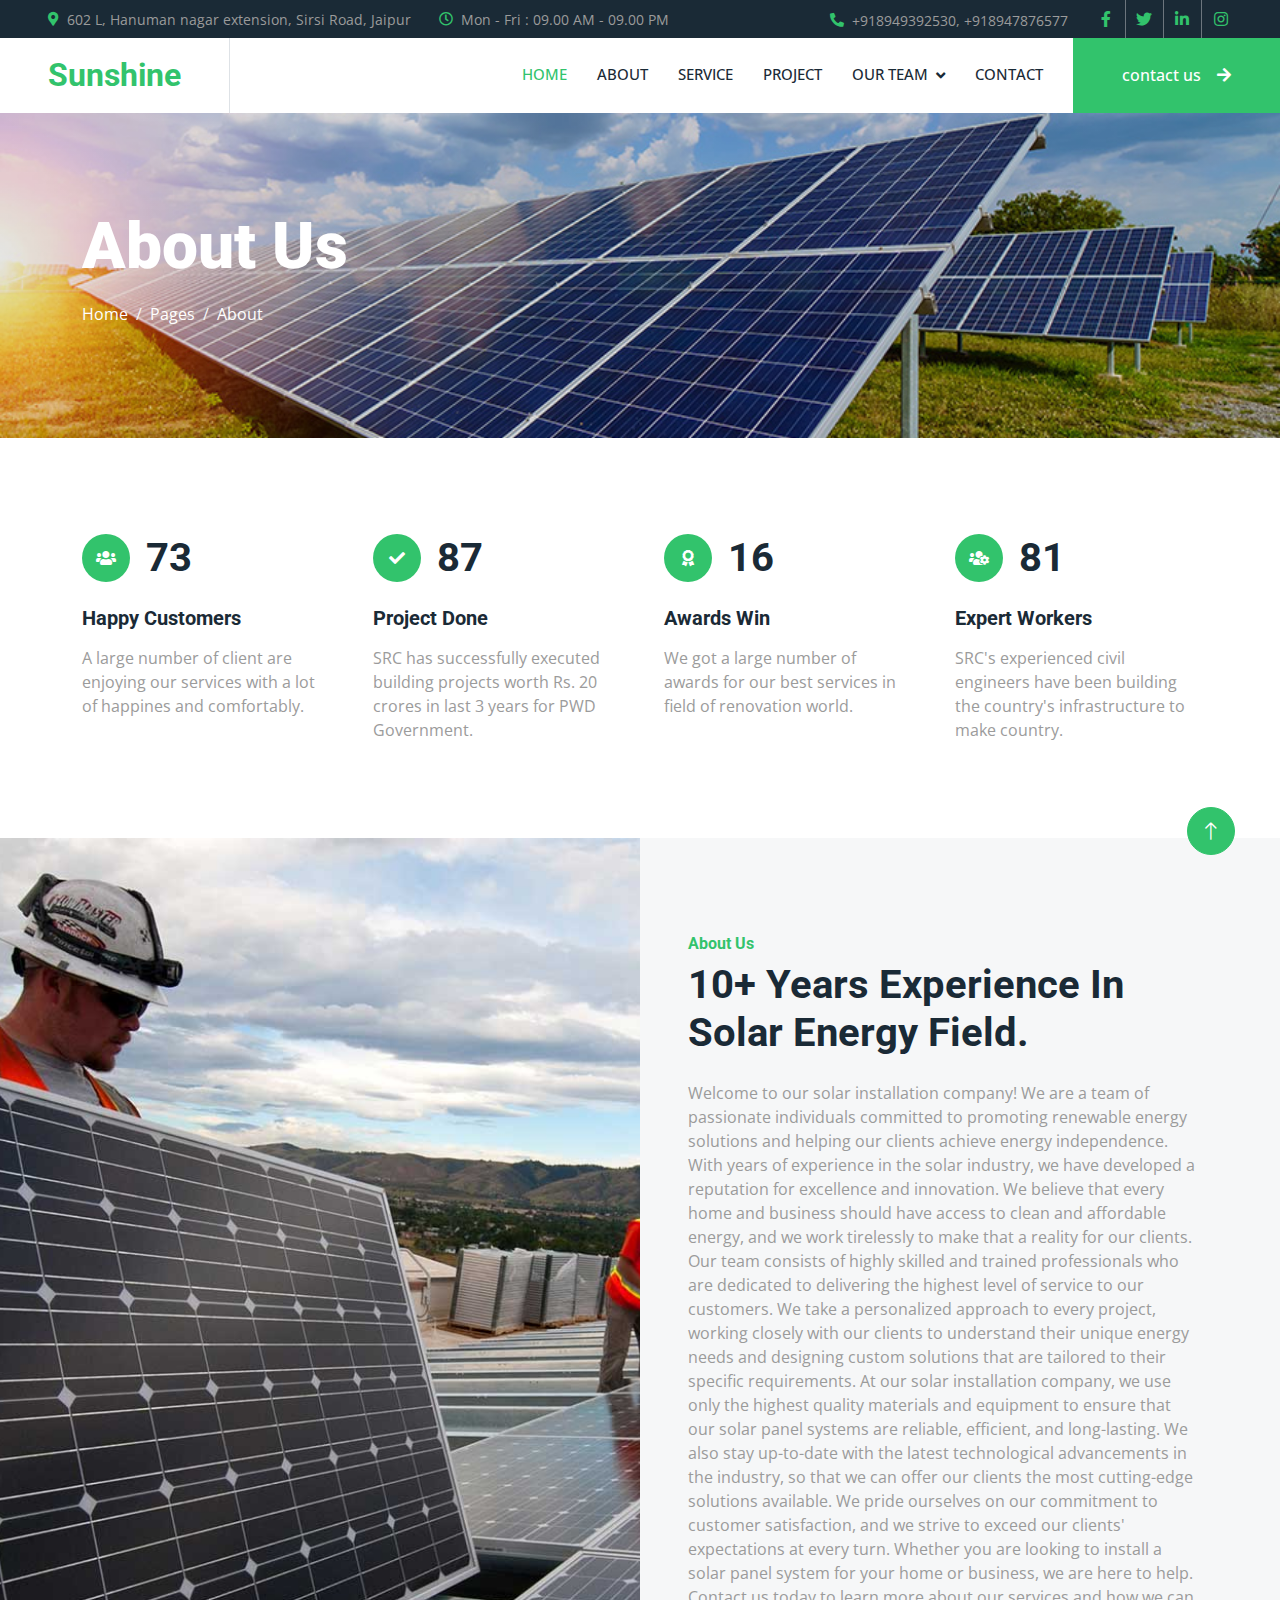
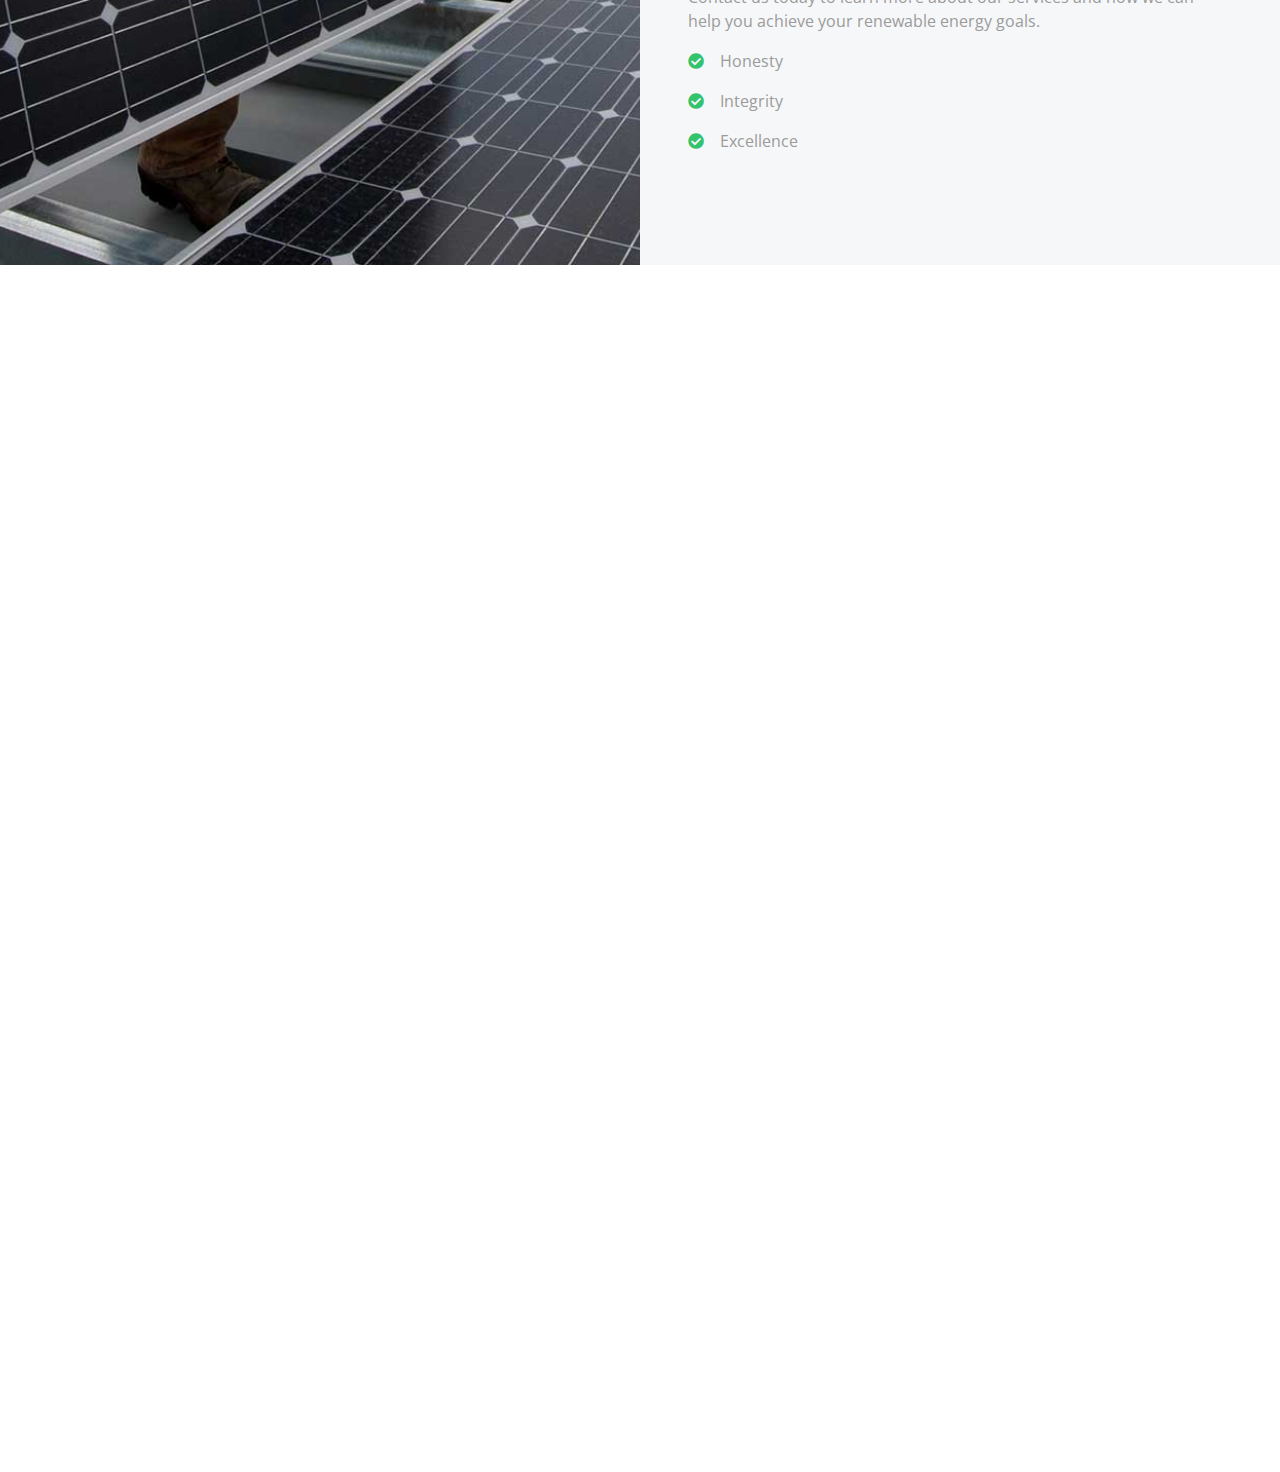
==== about.html @ 3d35f03b "initial commit" ====
<!DOCTYPE html>
<html lang="en">

<head>
   <meta charset="utf-8">
    <title>Solartec - Renewable Energy Website Template</title>
    <meta content="width=device-width, initial-scale=1.0" name="viewport">
    <meta name="keywords" content="solar company, solar power systems, solar panel installation, renewable energy, clean energy, carbon emissions, climate change, residential solar, commercial solar, utility-scale solar, financing options">
    <meta content="Our solar company specializes in designing, installing, and maintaining solar power systems for residential, commercial, and utility-scale projects. We offer financing options to make solar installation affordable and contribute to reducing carbon emissions and combatting climate change." name="description">

    <!-- Favicon -->
    <link href="img/favicon.ico" rel="icon">

    <!-- Google Web Fonts -->
    <link rel="preconnect" href="https://fonts.googleapis.com">
    <link rel="preconnect" href="https://fonts.gstatic.com" crossorigin>
    <link href="https://fonts.googleapis.com/css2?family=Open+Sans:wght@400;500&family=Roboto:wght@500;700;900&display=swap" rel="stylesheet"> 

    <!-- Icon Font Stylesheet -->
    <link href="https://cdnjs.cloudflare.com/ajax/libs/font-awesome/5.10.0/css/all.min.css" rel="stylesheet">
    <link href="https://cdn.jsdelivr.net/npm/bootstrap-icons@1.4.1/font/bootstrap-icons.css" rel="stylesheet">

    <!-- Libraries Stylesheet -->
    <link href="lib/animate/animate.min.css" rel="stylesheet">
    <link href="lib/owlcarousel/assets/owl.carousel.min.css" rel="stylesheet">
    <link href="lib/lightbox/css/lightbox.min.css" rel="stylesheet">

    <!-- Customized Bootstrap Stylesheet -->
    <link href="css/bootstrap.min.css" rel="stylesheet">

    <!-- Template Stylesheet -->
    <link href="css/style.css" rel="stylesheet">
</head>

<body>
    <!-- Spinner Start -->
    <div id="spinner" class="show bg-white position-fixed translate-middle w-100 vh-100 top-50 start-50 d-flex align-items-center justify-content-center">
        <div class="spinner-border text-primary" style="width: 3rem; height: 3rem;" role="status">
            <span class="sr-only">Loading...</span>
        </div>
    </div>
    <!-- Spinner End -->


    <!-- Topbar Start -->
    <div class="container-fluid bg-dark p-0">
        <div class="row gx-0 d-none d-lg-flex">
            <div class="col-lg-7 px-5 text-start">
                <div class="h-100 d-inline-flex align-items-center me-4">
                    <small class="fa fa-map-marker-alt text-primary me-2"></small>
                    <small>602 L, Hanuman nagar extension, Sirsi Road, Jaipur</small>
                </div>
                <div class="h-100 d-inline-flex align-items-center">
                    <small class="far fa-clock text-primary me-2"></small>
                    <small>Mon - Fri : 09.00 AM - 09.00 PM</small>
                </div>
            </div>
            <div class="col-lg-5 px-5 text-end">
                <div class="h-100 d-inline-flex align-items-center me-4">
                    <small class="fa fa-phone-alt text-primary me-2"></small>
                    <small>+918949392530, +918947876577</small>
                </div>
                <div class="h-100 d-inline-flex align-items-center mx-n2">
                    <a class="btn btn-square btn-link rounded-0 border-0 border-end border-secondary" href=""><i class="fab fa-facebook-f"></i></a>
                    <a class="btn btn-square btn-link rounded-0 border-0 border-end border-secondary" href=""><i class="fab fa-twitter"></i></a>
                    <a class="btn btn-square btn-link rounded-0 border-0 border-end border-secondary" href=""><i class="fab fa-linkedin-in"></i></a>
                    <a class="btn btn-square btn-link rounded-0" href=""><i class="fab fa-instagram"></i></a>
                </div>
            </div>
        </div>
    </div>
    <!-- Topbar End -->


    <!-- Navbar Start -->
    <nav class="navbar navbar-expand-lg bg-white navbar-light sticky-top p-0">
        <a href="index.html" class="navbar-brand d-flex align-items-center border-end px-4 px-lg-5">
            <h2 class="m-0 text-primary">Sunshine</h2>
        </a>
        <button type="button" class="navbar-toggler me-4" data-bs-toggle="collapse" data-bs-target="#navbarCollapse">
            <span class="navbar-toggler-icon"></span>
        </button>
        <div class="collapse navbar-collapse" id="navbarCollapse">
            <div class="navbar-nav ms-auto p-4 p-lg-0">
                <a href="index.html" class="nav-item nav-link active">Home</a>
                <a href="about.html" class="nav-item nav-link">About</a>
                <a href="service.html" class="nav-item nav-link">Service</a>
                <a href="project.html" class="nav-item nav-link">Project</a>
                <div class="nav-item dropdown">
                    <a href="team.html" class="nav-link dropdown-toggle" data-bs-toggle="dropdown">Our Team</a>
                    <div class="dropdown-menu bg-light m-0">
                        <a href="feature.html" class="dropdown-item">Feature</a>
                        <a href="testimonial.html" class="dropdown-item">Testimonial</a>
                    </div>
                </div>
                <a href="contact.html" class="nav-item nav-link">Contact</a>
            </div>
            <a href="/contact.html" class="btn btn-primary rounded-0 py-4 px-lg-5 d-none d-lg-block">contact us<i class="fa fa-arrow-right ms-3"></i></a>
        </div>
    </nav>
    <!-- Navbar End -->


    <!-- Page Header Start -->
    <div class="container-fluid page-header py-5 mb-5">
        <div class="container py-5">
            <h1 class="display-3 text-white mb-3 animated slideInDown">About Us</h1>
            <nav aria-label="breadcrumb animated slideInDown">
                <ol class="breadcrumb">
                    <li class="breadcrumb-item"><a class="text-white" href="#">Home</a></li>
                    <li class="breadcrumb-item"><a class="text-white" href="#">Pages</a></li>
                    <li class="breadcrumb-item text-white active" aria-current="page">About</li>
                </ol>
            </nav>
        </div>
    </div>
    <!-- Page Header End -->


    <!-- Feature Start -->
    <div class="container-xxl py-5">
        <div class="container">
            <div class="row g-5">
                <div class="col-md-6 col-lg-3 wow fadeIn" data-wow-delay="0.1s">
                    <div class="d-flex align-items-center mb-4">
                        <div class="btn-lg-square bg-primary rounded-circle me-3">
                            <i class="fa fa-users text-white"></i>
                        </div>
                        <h1 class="mb-0" data-toggle="counter-up">206</h1>
                    </div>
                    <h5 class="mb-3">Happy Customers</h5>
                    <span>A large number of client are enjoying our services with a lot of happines and comfortably.</span>
                </div>
                <div class="col-md-6 col-lg-3 wow fadeIn" data-wow-delay="0.3s">
                    <div class="d-flex align-items-center mb-4">
                        <div class="btn-lg-square bg-primary rounded-circle me-3">
                            <i class="fa fa-check text-white"></i>
                        </div>
                        <h1 class="mb-0" data-toggle="counter-up">246</h1>
                    </div>
                    <h5 class="mb-3">Project Done</h5>
                    <span>SRC has successfully executed building projects worth Rs. 20 crores in last 3 years for PWD Government. 
                    </span>
                </div>
                <div class="col-md-6 col-lg-3 wow fadeIn" data-wow-delay="0.5s">
                    <div class="d-flex align-items-center mb-4">
                        <div class="btn-lg-square bg-primary rounded-circle me-3">
                            <i class="fa fa-award text-white"></i>
                        </div>
                        <h1 class="mb-0" data-toggle="counter-up">46</h1>
                    </div>
                    <h5 class="mb-3">Awards Win</h5>
                    <span>We got a large number of awards for our best services in field of renovation world.</span>
                </div>
                <div class="col-md-6 col-lg-3 wow fadeIn" data-wow-delay="0.7s">
                    <div class="d-flex align-items-center mb-4">
                        <div class="btn-lg-square bg-primary rounded-circle me-3">
                            <i class="fa fa-users-cog text-white"></i>
                        </div>
                        <h1 class="mb-0" data-toggle="counter-up">230</h1>
                    </div>
                    <h5 class="mb-3">Expert Workers</h5>
                    <span>SRC's experienced civil engineers have been building the country's infrastructure to make country.</span>
                </div>
            </div>
        </div>
    </div>
    <!-- Feature Start -->
    

    <!-- About Start -->
    <div class="container-fluid bg-light overflow-hidden my-5 px-lg-0">
        <div class="container about px-lg-0">
            <div class="row g-0 mx-lg-0">
                <div class="col-lg-6 ps-lg-0 wow fadeIn" data-wow-delay="0.1s" style="min-height: 400px;">
                    <div class="position-relative h-100">
                        <img class="position-absolute img-fluid w-100 h-100" src="img/about.jpg" style="object-fit: cover;" alt="">
                    </div>
                </div>
                <div class="col-lg-6 about-text py-5 wow fadeIn" data-wow-delay="0.5s">
                    <div class="p-lg-5 pe-lg-0">
                        <h6 class="text-primary">About Us</h6>
                        <h1 class="mb-4">10+ Years Experience In Solar Energy Field.</h1>
                        <p>Welcome to our solar installation company! We are a team of passionate individuals committed to promoting renewable energy solutions and helping our clients achieve energy independence.

With years of experience in the solar industry, we have developed a reputation for excellence and innovation. We believe that every home and business should have access to clean and affordable energy, and we work tirelessly to make that a reality for our clients.

Our team consists of highly skilled and trained professionals who are dedicated to delivering the highest level of service to our customers. We take a personalized approach to every project, working closely with our clients to understand their unique energy needs and designing custom solutions that are tailored to their specific requirements.

At our solar installation company, we use only the highest quality materials and equipment to ensure that our solar panel systems are reliable, efficient, and long-lasting. We also stay up-to-date with the latest technological advancements in the industry, so that we can offer our clients the most cutting-edge solutions available.

We pride ourselves on our commitment to customer satisfaction, and we strive to exceed our clients' expectations at every turn. Whether you are looking to install a solar panel system for your home or business, we are here to help. Contact us today to learn more about our services and how we can help you achieve your renewable energy goals.
</p>
                        <p><i class="fa fa-check-circle text-primary me-3"></i>Honesty</p>
                        <p><i class="fa fa-check-circle text-primary me-3"></i>Integrity</p>
                        <p><i class="fa fa-check-circle text-primary me-3"></i>Excellence</p>
                        <!-- <a href="" class="btn btn-primary rounded-pill py-3 px-5 mt-3">Explore More</a> -->
                    </div>
                </div>
            </div>
        </div>
    </div>
    <!-- About End -->


    <!-- Team Start -->
    <div class="container-xxl py-5">
        <div class="container">
            <div class="text-center mx-auto mb-5 wow fadeInUp" data-wow-delay="0.1s" style="max-width: 600px;">
                <h2 class="text-primary">Team Member</h2>
                <h1 class="mb-4">Experienced Team Members</h1>
            </div>
            <div class="row g-4">
                <div class="col-lg-4 col-md-6 wow fadeInUp" data-wow-delay="0.1s">
                    <div class="team-item rounded overflow-hidden">
                        <div class="d-flex">
                            <img class="img-fluid w-75" src="img/team-1.jpg" alt="">
                            <div class="team-social w-25">
                                <a class="btn btn-lg-square btn-outline-primary rounded-circle mt-3" href=""><i class="fab fa-facebook-f"></i></a>
                                <a class="btn btn-lg-square btn-outline-primary rounded-circle mt-3" href=""><i class="fab fa-twitter"></i></a>
                                <a class="btn btn-lg-square btn-outline-primary rounded-circle mt-3" href=""><i class="fab fa-instagram"></i></a>
                            </div>
                        </div>
                        <div class="p-4">
                            <h5>Full Name</h5>
                            <span>Designation</span>
                        </div>
                    </div>
                </div>
                <div class="col-lg-4 col-md-6 wow fadeInUp" data-wow-delay="0.3s">
                    <div class="team-item rounded overflow-hidden">
                        <div class="d-flex">
                            <img class="img-fluid w-75" src="img/team-2.jpg" alt="">
                            <div class="team-social w-25">
                                <a class="btn btn-lg-square btn-outline-primary rounded-circle mt-3" href=""><i class="fab fa-facebook-f"></i></a>
                                <a class="btn btn-lg-square btn-outline-primary rounded-circle mt-3" href=""><i class="fab fa-twitter"></i></a>
                                <a class="btn btn-lg-square btn-outline-primary rounded-circle mt-3" href=""><i class="fab fa-instagram"></i></a>
                            </div>
                        </div>
                        <div class="p-4">
                            <h5>Full Name</h5>
                            <span>Designation</span>
                        </div>
                    </div>
                </div>
                <div class="col-lg-4 col-md-6 wow fadeInUp" data-wow-delay="0.5s">
                    <div class="team-item rounded overflow-hidden">
                        <div class="d-flex">
                            <img class="img-fluid w-75" src="img/team-3.jpg" alt="">
                            <div class="team-social w-25">
                                <a class="btn btn-lg-square btn-outline-primary rounded-circle mt-3" href=""><i class="fab fa-facebook-f"></i></a>
                                <a class="btn btn-lg-square btn-outline-primary rounded-circle mt-3" href=""><i class="fab fa-twitter"></i></a>
                                <a class="btn btn-lg-square btn-outline-primary rounded-circle mt-3" href=""><i class="fab fa-instagram"></i></a>
                            </div>
                        </div>
                        <div class="p-4">
                            <h5>Full Name</h5>
                            <span>Designation</span>
                        </div>
                    </div>
                </div>
            </div>
        </div>
    </div>
    <!-- Team End -->
        

    <!-- Footer Start -->
    <div class="container-fluid bg-dark text-body footer mt-5 pt-5 wow fadeIn" data-wow-delay="0.1s">
        <div class="container py-5">
            <div class="row g-5">
                <div class="col-lg-3 col-md-6">
                    <h5 class="text-white mb-4">Address</h5>
                    <p class="mb-2"><i class="fa fa-map-marker-alt me-3"></i>602 L, Hanuman nagar extension, Sirsi Road, Jaipur</p>
                    <p class="mb-2"><i class="fa fa-phone-alt me-3"></i>8949392530, 8947876577</p>
                    <p class="mb-2"><i class="fa fa-envelope me-3"></i>info.sunshinegreen@gmail.com</p>
                    <div class="d-flex pt-2">
                        <a class="btn btn-square btn-outline-light btn-social" href=""><i class="fab fa-twitter"></i></a>
                        <a class="btn btn-square btn-outline-light btn-social" href=""><i class="fab fa-facebook-f"></i></a>
                        <a class="btn btn-square btn-outline-light btn-social" href=""><i class="fab fa-youtube"></i></a>
                        <a class="btn btn-square btn-outline-light btn-social" href=""><i class="fab fa-linkedin-in"></i></a>
                    </div>
                </div>
                <div class="col-lg-3 col-md-6">
                    <h5 class="text-white mb-4">Quick Links</h5>
                    <a class="btn btn-link" href="/about.html">About Us</a>
                    <a class="btn btn-link" href="">Contact Us</a>
                    <a class="btn btn-link" href="">Our Services</a>
                    <!-- <a class="btn btn-link" href="">Terms & Condition</a> -->
                    <a class="btn btn-link" href="">Support</a>
                </div>
                <div class="col-lg-3 col-md-6">
                    <h5 class="text-white mb-4">Project Gallery</h5>
                    <div class="row g-2">
                        <div class="col-4">
                            <img class="img-fluid rounded" src="img/gallery-1.jpg" alt="">
                        </div>
                        <div class="col-4">
                            <img class="img-fluid rounded" src="img/gallery-2.jpg" alt="">
                        </div>
                        <div class="col-4">
                            <img class="img-fluid rounded" src="img/gallery-3.jpg" alt="">
                        </div>
                        <div class="col-4">
                            <img class="img-fluid rounded" src="img/gallery-4.jpg" alt="">
                        </div>
                        <div class="col-4">
                            <img class="img-fluid rounded" src="img/gallery-5.jpg" alt="">
                        </div>
                        <div class="col-4">
                            <img class="img-fluid rounded" src="img/gallery-6.jpg" alt="">
                        </div>
                    </div>
                </div>
                <div class="col-lg-3 col-md-6">
                    <h5 class="text-white mb-4">Newsletter</h5>
                    <p>EMAIL TO GET TIMELY UPDATES</p>
                    <div class="position-relative mx-auto" style="max-width: 400px;">
                        <input class="form-control border-0 w-100 py-3 ps-4 pe-5" type="text" placeholder="Your email">
                        <button type="button" class="btn btn-primary py-2 position-absolute top-0 end-0 mt-2 me-2">E</button>
                    </div>
                </div>
            </div>
        </div>
        <div class="container">
            <div class="copyright">
                <div class="row">
                    <div class="col-md-6 text-center text-md-start mb-3 mb-md-0">
                        &copy; <a href="#">Sunshine Renovation</a>, All Right Reserved.
                    </div>
                    <div class="col-md-6 text-center text-md-end">
                        Designed By <a href="htttps://coadaltechnology.in">COADAL GROUP</a>
                        <!-- <br>Distributed By: <a href="https://themewagon.com" target="_blank">COADAL</a> -->
                    </div>
                </div>
            </div>
        </div>
    </div>
    <!-- Footer End -->


    <!-- Back to Top -->
    <a href="#" class="btn btn-lg btn-primary btn-lg-square rounded-circle back-to-top"><i class="bi bi-arrow-up"></i></a>


    <!-- JavaScript Libraries -->
    <script src="https://code.jquery.com/jquery-3.4.1.min.js"></script>
    <script src="https://cdn.jsdelivr.net/npm/bootstrap@5.0.0/dist/js/bootstrap.bundle.min.js"></script>
    <script src="lib/wow/wow.min.js"></script>
    <script src="lib/easing/easing.min.js"></script>
    <script src="lib/waypoints/waypoints.min.js"></script>
    <script src="lib/counterup/counterup.min.js"></script>
    <script src="lib/owlcarousel/owl.carousel.min.js"></script>
    <script src="lib/isotope/isotope.pkgd.min.js"></script>
    <script src="lib/lightbox/js/lightbox.min.js"></script>

    <!-- Template Javascript -->
    <script src="js/main.js"></script>
</body>

</html>
---- css/style.css ----
/********** Template CSS **********/
:root {
    --primary: #32C36C;
    --light: #F6F7F8;
    --dark: #1A2A36;
}

.fw-medium {
    font-weight: 500 !important;
}

.fw-bold {
    font-weight: 700 !important;
}

.fw-black {
    font-weight: 900 !important;
}

.back-to-top {
    position: fixed;
    display: none;
    right: 45px;
    bottom: 45px;
    z-index: 99;
}


/*** Spinner ***/
#spinner {
    opacity: 0;
    visibility: hidden;
    transition: opacity .5s ease-out, visibility 0s linear .5s;
    z-index: 99999;
}

#spinner.show {
    transition: opacity .5s ease-out, visibility 0s linear 0s;
    visibility: visible;
    opacity: 1;
}


/*** Button ***/
.btn {
    font-weight: 500;
    transition: .5s;
}

.btn.btn-primary,
.btn.btn-outline-primary:hover {
    color: #FFFFFF;
}

.btn-square {
    width: 38px;
    height: 38px;
}

.btn-sm-square {
    width: 32px;
    height: 32px;
}

.btn-lg-square {
    width: 48px;
    height: 48px;
}

.btn-square,
.btn-sm-square,
.btn-lg-square {
    padding: 0;
    display: flex;
    align-items: center;
    justify-content: center;
    font-weight: normal;
}

/*** Navbar ***/
.navbar.sticky-top {
    top: -100px;
    transition: .5s;
}

.navbar .navbar-brand,
.navbar a.btn {
    height: 75px;
}

.navbar .navbar-nav .nav-link {
    margin-right: 30px;
    padding: 25px 0;
    color: var(--dark);
    font-size: 15px;
    font-weight: 500;
    text-transform: uppercase;
    outline: none;
}

.navbar .navbar-nav .nav-link:hover,
.navbar .navbar-nav .nav-link.active {
    color: var(--primary);
}

.navbar .dropdown-toggle::after {
    border: none;
    content: "\f107";
    font-family: "Font Awesome 5 Free";
    font-weight: 900;
    vertical-align: middle;
    margin-left: 8px;
}

@media (max-width: 991.98px) {
    .navbar .navbar-nav .nav-link  {
        margin-right: 0;
        padding: 10px 0;
    }

    .navbar .navbar-nav {
        border-top: 1px solid #EEEEEE;
    }
}

@media (min-width: 992px) {
    .navbar .nav-item .dropdown-menu {
        display: block;
        border: none;
        margin-top: 0;
        top: 150%;
        opacity: 0;
        visibility: hidden;
        transition: .5s;
    }

    .navbar .nav-item:hover .dropdown-menu {
        top: 100%;
        visibility: visible;
        transition: .5s;
        opacity: 1;
    }
}


/*** Header ***/
.owl-carousel-inner {
    position: absolute;
    width: 100%;
    height: 100%;
    top: 0;
    left: 0;
    display: flex;
    align-items: center;
    background: rgba(0, 0, 0, .1);
}

@media (max-width: 768px) {
    .header-carousel .owl-carousel-item {
        position: relative;
        min-height: 500px;
    }

    .header-carousel .owl-carousel-item img {
        position: absolute;
        width: 100%;
        height: 100%;
        object-fit: cover;
    }

    .header-carousel .owl-carousel-item p {
        font-size: 16px !important;
    }
}

.header-carousel .owl-dots {
    position: absolute;
    width: 60px;
    height: 100%;
    top: 0;
    right: 30px;
    display: flex;
    flex-direction: column;
    align-items: center;
    justify-content: center;
}

.header-carousel .owl-dots .owl-dot {
    position: relative;
    width: 45px;
    height: 45px;
    margin: 5px 0;
    background: #FFFFFF;
    box-shadow: 0 0 30px rgba(255, 255, 255, .9);
    border-radius: 45px;
    transition: .5s;
}

.header-carousel .owl-dots .owl-dot.active {
    width: 60px;
    height: 60px;
}

.header-carousel .owl-dots .owl-dot img {
    position: absolute;
    width: 100%;
    height: 100%;
    object-fit: cover;
    padding: 2px;
    border-radius: 45px;
    transition: .5s;
}

.page-header {
    background: linear-gradient(rgba(0, 0, 0, .1), rgba(0, 0, 0, .1)), url(/img/x.jpg) center center no-repeat;
    background-size: cover;
}

.breadcrumb-item + .breadcrumb-item::before {
    color: var(--light);
}


/*** About ***/
@media (min-width: 992px) {
    .container.about {
        max-width: 100% !important;
    }

    .about-text  {
        padding-right: calc(((100% - 960px) / 2) + .75rem);
    }
}

@media (min-width: 1200px) {
    .about-text  {
        padding-right: calc(((100% - 1140px) / 2) + .75rem);
    }
}

@media (min-width: 1400px) {
    .about-text  {
        padding-right: calc(((100% - 1320px) / 2) + .75rem);
    }
}


/*** Service ***/
.service-item {
    box-shadow: 0 0 45px rgba(0, 0, 0, .08);
}

.service-icon {
    position: relative;
    margin: -50px 0 25px 0;
    width: 100px;
    height: 100px;
    display: flex;
    align-items: center;
    justify-content: center;
    color: var(--primary);
    background: #FFFFFF;
    border-radius: 100px;
    box-shadow: 0 0 45px rgba(0, 0, 0, .08);
    transition: .5s;
}

.service-item:hover .service-icon {
    color: #FFFFFF;
    background: var(--primary);
}


/*** Feature ***/
@media (min-width: 992px) {
    .container.feature {
        max-width: 100% !important;
    }

    .feature-text  {
        padding-left: calc(((100% - 960px) / 2) + .75rem);
    }
}

@media (min-width: 1200px) {
    .feature-text  {
        padding-left: calc(((100% - 1140px) / 2) + .75rem);
    }
}

@media (min-width: 1400px) {
    .feature-text  {
        padding-left: calc(((100% - 1320px) / 2) + .75rem);
    }
}


/*** Project Portfolio ***/
#portfolio-flters li {
    display: inline-block;
    font-weight: 500;
    color: var(--dark);
    cursor: pointer;
    transition: .5s;
    border-bottom: 2px solid transparent;
}

#portfolio-flters li:hover,
#portfolio-flters li.active {
    color: var(--primary);
    border-color: var(--primary);
}

.portfolio-img {
    position: relative;
}

.portfolio-img::before,
.portfolio-img::after {
    position: absolute;
    content: "";
    width: 0;
    height: 100%;
    top: 0;
    background: var(--dark);
    transition: .5s;
}

.portfolio-img::before {
    left: 50%;
}

.portfolio-img::after {
    right: 50%;
}

.portfolio-item:hover .portfolio-img::before {
    width: 51%;
    left: 0;
}

.portfolio-item:hover .portfolio-img::after {
    width: 51%;
    right: 0;
}

.portfolio-btn {
    position: absolute;
    top: 0;
    left: 0;
    width: 100%;
    height: 100%;
    display: flex;
    align-items: center;
    justify-content: center;
    opacity: 0;
    z-index: 1;
    transition: .5s;
}

.portfolio-item:hover .portfolio-btn {
    opacity: 1;
    transition-delay: .3s;
}


/*** Quote ***/
@media (min-width: 992px) {
    .container.quote {
        max-width: 100% !important;
    }

    .quote-text  {
        padding-right: calc(((100% - 960px) / 2) + .75rem);
    }
}

@media (min-width: 1200px) {
    .quote-text  {
        padding-right: calc(((100% - 1140px) / 2) + .75rem);
    }
}

@media (min-width: 1400px) {
    .quote-text  {
        padding-right: calc(((100% - 1320px) / 2) + .75rem);
    }
}


/*** Team ***/
.team-item {
    box-shadow: 0 0 45px rgba(0, 0, 0, .08);
}

.team-item img {
    border-radius: 8px 60px 0 0;
}

.team-item .team-social {
    display: flex;
    flex-direction: column;
    align-items: center;
    justify-content: flex-end;
    background: #FFFFFF;
    transition: .5s;
}


/*** Testimonial ***/
.testimonial-carousel::before {
    position: absolute;
    content: "";
    top: 0;
    left: 0;
    height: 100%;
    width: 0;
    background: linear-gradient(to right, rgba(255, 255, 255, 1) 0%, rgba(255, 255, 255, 0) 100%);
    z-index: 1;
}

.testimonial-carousel::after {
    position: absolute;
    content: "";
    top: 0;
    right: 0;
    height: 100%;
    width: 0;
    background: linear-gradient(to left, rgba(255, 255, 255, 1) 0%, rgba(255, 255, 255, 0) 100%);
    z-index: 1;
}

@media (min-width: 768px) {
    .testimonial-carousel::before,
    .testimonial-carousel::after {
        width: 200px;
    }
}

@media (min-width: 992px) {
    .testimonial-carousel::before,
    .testimonial-carousel::after {
        width: 300px;
    }
}

.testimonial-carousel .owl-nav {
    position: absolute;
    width: 350px;
    top: 20px;
    left: 50%;
    transform: translateX(-50%);
    display: flex;
    justify-content: space-between;
    opacity: 0;
    transition: .5s;
    z-index: 1;
}

.testimonial-carousel:hover .owl-nav {
    width: 300px;
    opacity: 1;
}

.testimonial-carousel .owl-nav .owl-prev,
.testimonial-carousel .owl-nav .owl-next {
    position: relative;
    color: var(--primary);
    font-size: 45px;
    transition: .5s;
}

.testimonial-carousel .owl-nav .owl-prev:hover,
.testimonial-carousel .owl-nav .owl-next:hover {
    color: var(--dark);
}

.testimonial-carousel .testimonial-img img {
    width: 100px;
    height: 100px;
}

.testimonial-carousel .testimonial-img .btn-square {
    position: absolute;
    bottom: -19px;
    left: 50%;
    transform: translateX(-50%);
}

.testimonial-carousel .owl-item .testimonial-text {
    margin-bottom: 30px;
    box-shadow: 0 0 45px rgba(0, 0, 0, .08);
    transform: scale(.8);
    transition: .5s;
}

.testimonial-carousel .owl-item.center .testimonial-text {
    transform: scale(1);
}


/*** Contact ***/
@media (min-width: 992px) {
    .container.contact {
        max-width: 100% !important;
    }

    .contact-text  {
        padding-left: calc(((100% - 960px) / 2) + .75rem);
    }
}

@media (min-width: 1200px) {
    .contact-text  {
        padding-left: calc(((100% - 1140px) / 2) + .75rem);
    }
}

@media (min-width: 1400px) {
    .contact-text  {
        padding-left: calc(((100% - 1320px) / 2) + .75rem);
    }
}


/*** Footer ***/
.footer .btn.btn-social {
    margin-right: 5px;
    color: #9B9B9B;
    border: 1px solid #9B9B9B;
    border-radius: 38px;
    transition: .3s;
}

.footer .btn.btn-social:hover {
    color: var(--primary);
    border-color: var(--light);
}

.footer .btn.btn-link {
    display: block;
    margin-bottom: 5px;
    padding: 0;
    text-align: left;
    color: #9B9B9B;
    font-weight: normal;
    text-transform: capitalize;
    transition: .3s;
}

.footer .btn.btn-link::before {
    position: relative;
    content: "\f105";
    font-family: "Font Awesome 5 Free";
    font-weight: 900;
    margin-right: 10px;
}

.footer .btn.btn-link:hover {
    color: #FFFFFF;
    letter-spacing: 1px;
    box-shadow: none;
}

.footer .copyright {
    padding: 25px 0;
    border-top: 1px solid rgba(256, 256, 256, .1);
}

.footer .copyright a {
    color: var(--light);
}

.footer .copyright a:hover {
    color: var(--primary);
}
/* .logox{
    vertical-align: middle;
    border-style: none;
    margin-top: -10px;
} */
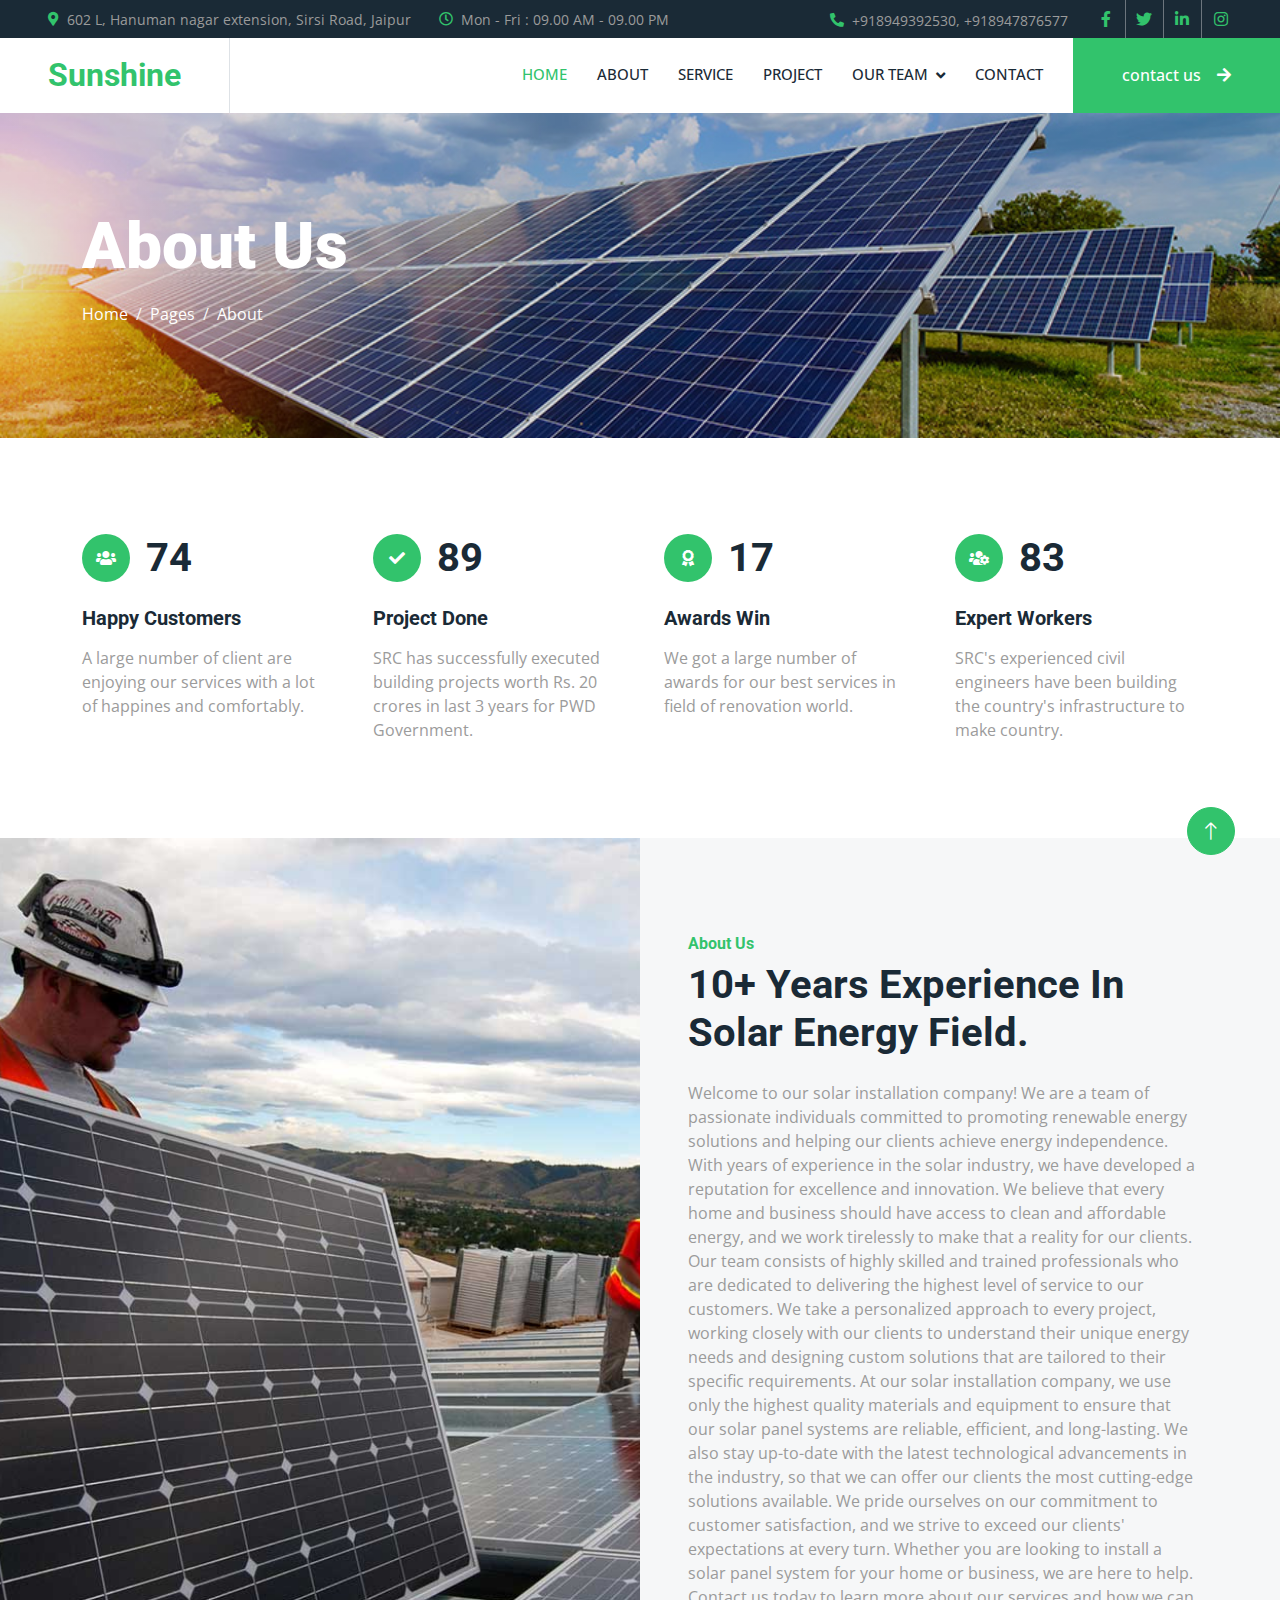
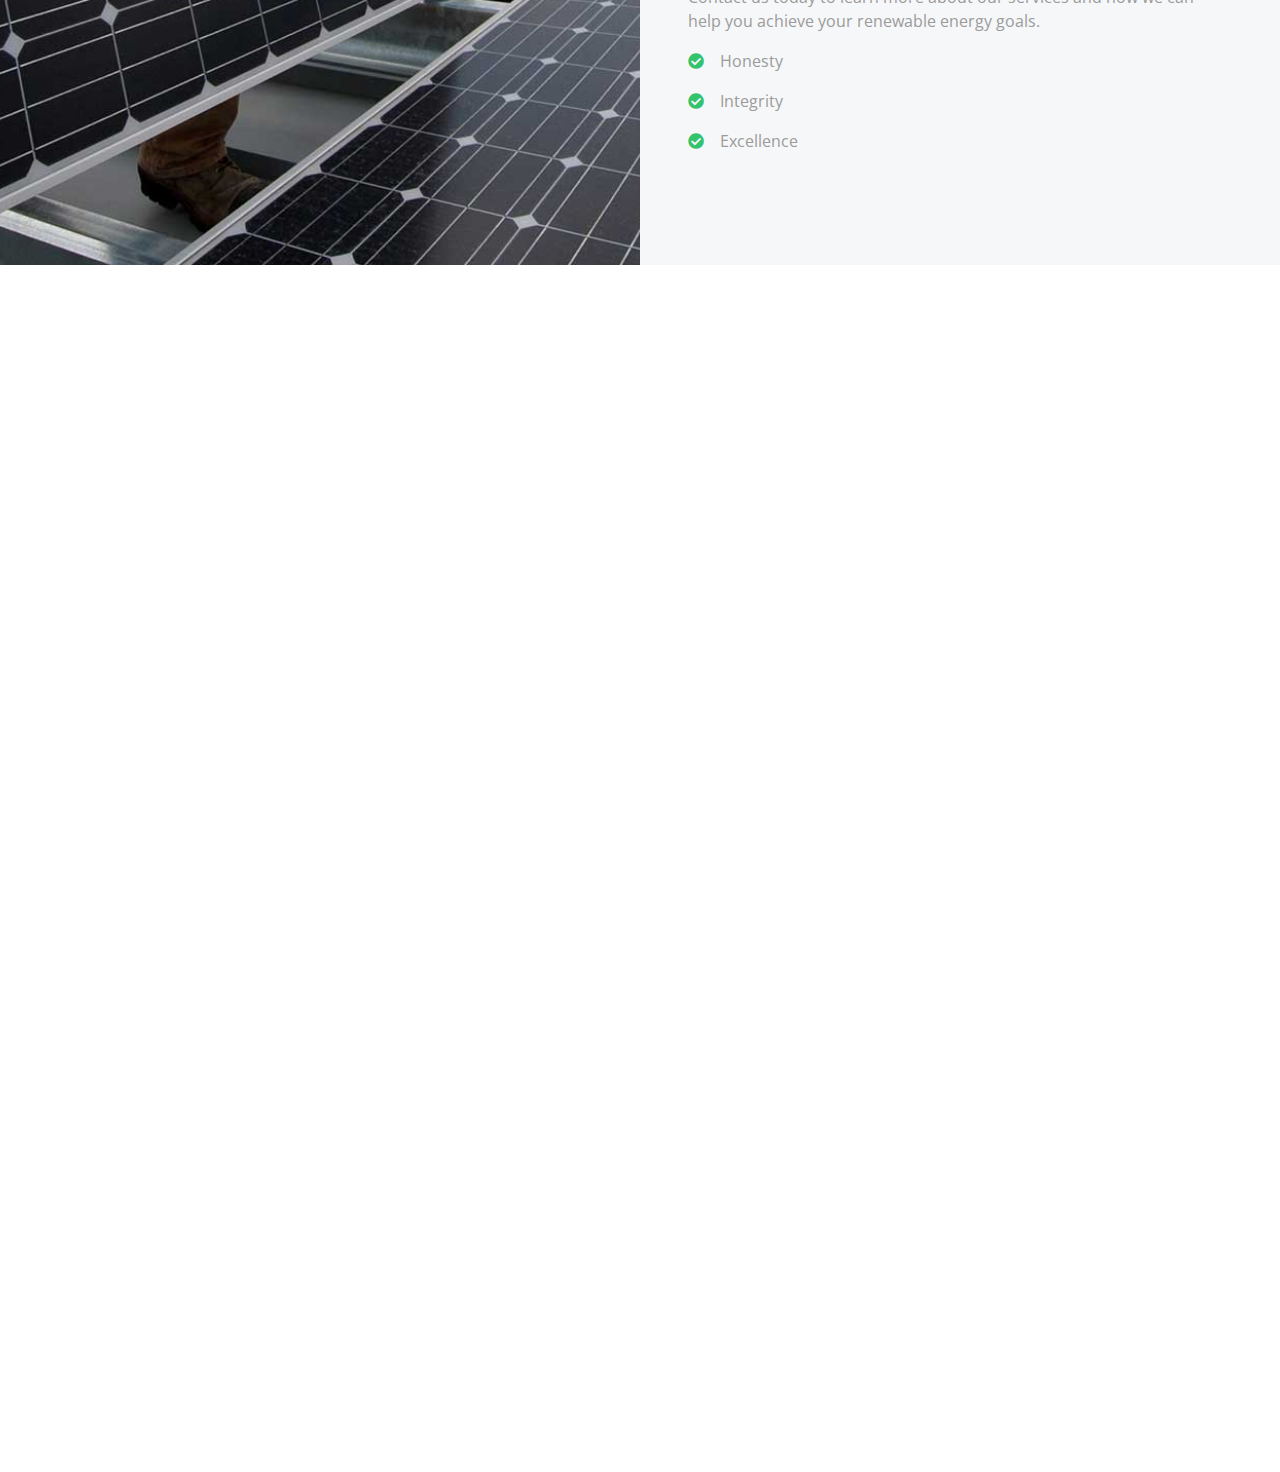
==== commit 0f9b1aca: "Update about.html" ====
--- a/about.html
+++ b/about.html
@@ -328,10 +328,6 @@
                     <div class="col-md-6 text-center text-md-start mb-3 mb-md-0">
                         &copy; <a href="#">Sunshine Renovation</a>, All Right Reserved.
                     </div>
-                    <div class="col-md-6 text-center text-md-end">
-                        Designed By <a href="htttps://coadaltechnology.in">COADAL GROUP</a>
-                        <!-- <br>Distributed By: <a href="https://themewagon.com" target="_blank">COADAL</a> -->
-                    </div>
                 </div>
             </div>
         </div>
@@ -358,4 +354,4 @@
     <script src="js/main.js"></script>
 </body>
 
-</html>+</html>
